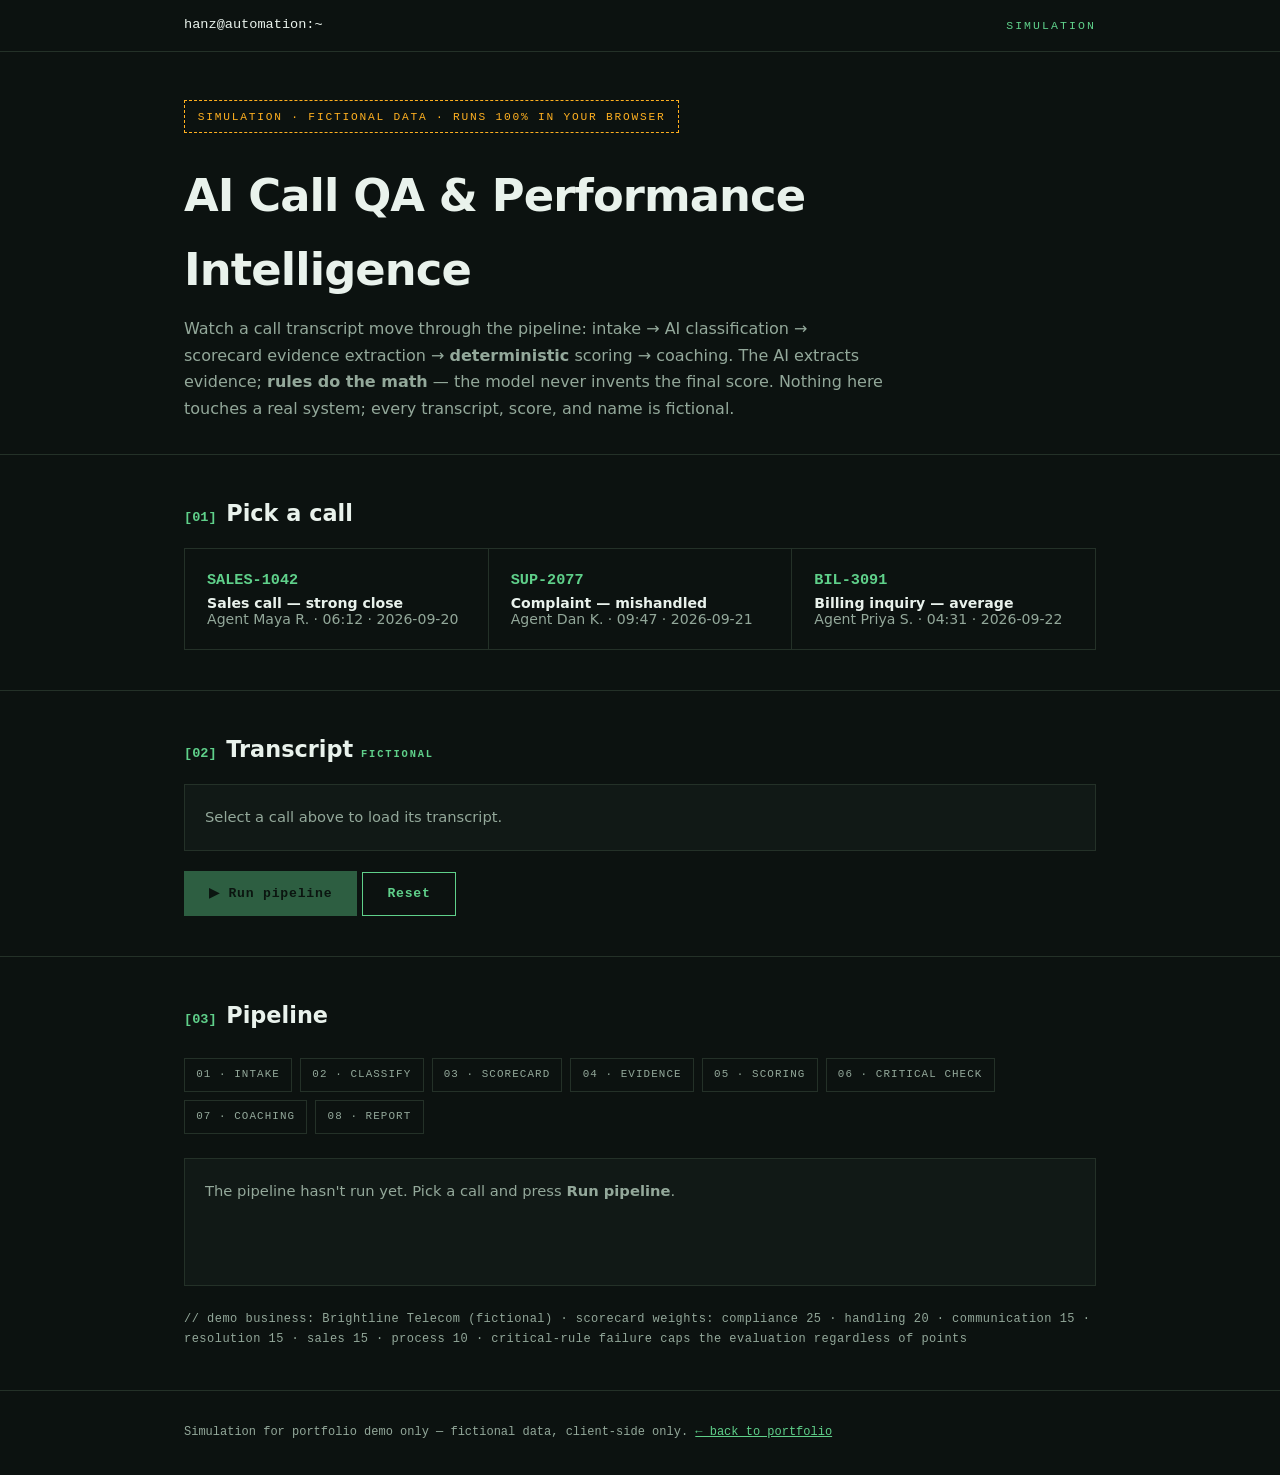
==== call-qa-sim.html @ 264b130a "Add AI Call QA & Performance Intelligence case study (Project 2) New shipped case study in Dark Syst" ====
<!DOCTYPE html>
<html lang="en">
<head>
<meta charset="UTF-8">
<meta name="viewport" content="width=device-width, initial-scale=1.0">
<meta name="description" content="Interactive simulation: AI Call QA & Performance Intelligence. Fictional demo data, runs entirely in your browser.">
<title>Call QA Simulation — Hanz Jay Apoon</title>
<style>
:root{
  --bg:#0c1210; --panel:#111916; --ink:#e9f2ec; --muted:#93a89a;
  --line:#243128; --accent:#5fd08a; --accent-ink:#0a1a10; --ok:#37c978;
  --warn:#ffb020; --bad:#ff5d5d;
  --mono:ui-monospace,'SF Mono',SFMono-Regular,Menlo,Consolas,'Liberation Mono',monospace;
  --disp:system-ui,-apple-system,'Segoe UI',Helvetica,Arial,sans-serif;
}
*{box-sizing:border-box;margin:0;padding:0}
body{background:var(--bg);color:var(--ink);font-family:var(--disp);line-height:1.65;-webkit-font-smoothing:antialiased}
.wrap{max-width:62rem;margin-inline:auto;padding-inline:clamp(1.25rem,4vw,2.5rem)}
a{color:var(--accent)}
.topbar{border-bottom:1px solid var(--line);padding:.9rem 0}
.topbar .wrap{display:flex;justify-content:space-between;align-items:center}
.brand{font-family:var(--mono);font-size:.85rem;color:var(--ink);text-decoration:none}
.tag{font-family:var(--mono);font-size:.72rem;letter-spacing:.18em;text-transform:uppercase;color:var(--accent)}
.hero{padding:3rem 0 2rem;border-bottom:1px solid var(--line)}
.hero h1{font-size:clamp(1.8rem,4.5vw,2.8rem);letter-spacing:-.02em;margin:.6rem 0}
.hero p{color:var(--muted);max-width:44rem}
.sim-badge{display:inline-block;font-family:var(--mono);font-size:.7rem;letter-spacing:.16em;border:1px dashed var(--warn);color:var(--warn);padding:.4rem .8rem;margin-bottom:1rem}
.section{padding:2.5rem 0;border-bottom:1px solid var(--line)}
.section h2{font-size:1.4rem;margin-bottom:1rem}
.section h2 .n{font-family:var(--mono);color:var(--accent);font-size:.85rem;margin-right:.6rem}
.call-grid{display:grid;grid-template-columns:repeat(auto-fit,minmax(15rem,1fr));gap:1px;background:var(--line);border:1px solid var(--line)}
.call-card{background:var(--bg);padding:1.25rem;cursor:pointer;border:2px solid transparent;text-align:left;color:var(--ink);font-family:var(--disp);width:100%}
.call-card:hover{background:var(--panel)}
.call-card.sel{border-color:var(--accent)}
.call-card h3{font-family:var(--mono);font-size:.95rem;color:var(--accent);margin-bottom:.4rem}
.call-card p{font-size:.88rem;color:var(--muted)}
.transcript{background:var(--panel);border:1px solid var(--line);padding:1.25rem;font-size:.92rem;max-height:22rem;overflow:auto}
.transcript .spk{font-family:var(--mono);font-size:.72rem;letter-spacing:.1em;color:var(--accent);margin-top:.9rem}
.transcript .spk:first-child{margin-top:0}
.transcript .spk.cust{color:var(--warn)}
.btn{font-family:var(--mono);font-size:.82rem;letter-spacing:.06em;padding:.85rem 1.5rem;border:1px solid var(--accent);display:inline-block;cursor:pointer;background:var(--accent);color:var(--accent-ink);font-weight:700;text-decoration:none}
.btn:disabled{opacity:.4;cursor:default}
.btn--ghost{background:transparent;color:var(--accent)}
.stages{display:flex;flex-wrap:wrap;gap:.5rem;margin:1.5rem 0}
.stage{font-family:var(--mono);font-size:.68rem;letter-spacing:.1em;border:1px solid var(--line);color:var(--muted);padding:.45rem .7rem}
.stage.on{border-color:var(--accent);color:var(--accent)}
.stage.done{border-color:var(--ok);color:var(--ok)}
.stage.fail{border-color:var(--bad);color:var(--bad)}
.stage-out{background:var(--panel);border:1px solid var(--line);padding:1.25rem;min-height:8rem;font-size:.92rem}
.kv{display:grid;grid-template-columns:11rem 1fr;gap:.3rem .8rem;font-size:.9rem;margin:.6rem 0}
.kv dt{font-family:var(--mono);font-size:.75rem;color:var(--muted);letter-spacing:.06em}
.kv dd{color:var(--ink)}
.rule{border-bottom:1px dashed var(--line);padding:.7rem 0}
.rule:last-child{border-bottom:none}
.rule .rh{display:flex;justify-content:space-between;gap:1rem;font-family:var(--mono);font-size:.78rem}
.badge{font-family:var(--mono);font-size:.68rem;letter-spacing:.1em;padding:.2rem .55rem;border:1px solid}
.b-pass{color:var(--ok);border-color:var(--ok)}
.b-partial{color:var(--warn);border-color:var(--warn)}
.b-fail{color:var(--bad);border-color:var(--bad)}
.ev{border-left:2px solid var(--accent);padding:.4rem .8rem;margin:.5rem 0;color:var(--muted);font-size:.88rem;font-style:italic}
.crit{border:1px solid var(--bad);color:var(--bad);font-family:var(--mono);font-size:.75rem;letter-spacing:.08em;padding:.6rem .9rem;margin:.8rem 0}
.bar-row{display:grid;grid-template-columns:10rem 1fr 3.5rem;gap:.8rem;align-items:center;margin:.55rem 0;font-size:.85rem}
.bar-track{background:var(--line);height:.7rem;position:relative}
.bar-fill{background:var(--accent);height:100%;width:0;transition:width .8s ease}
.bar-fill.low{background:var(--bad)}
.bar-fill.mid{background:var(--warn)}
.verdict{border:1px solid var(--accent);padding:1.5rem;margin-top:1.5rem}
.verdict.bad{border-color:var(--bad)}
.verdict h3{font-size:1.6rem;margin:.4rem 0}
.verdict .score{font-family:var(--mono);font-size:2.6rem;color:var(--accent);font-weight:800}
.verdict.bad .score{color:var(--bad)}
.trello-mock{border:1px solid var(--line);background:var(--bg);padding:1rem;margin-top:1rem;font-size:.88rem}
.trello-mock .th{font-family:var(--mono);font-size:.72rem;letter-spacing:.12em;color:var(--accent);margin-bottom:.4rem}
.note{font-family:var(--mono);font-size:.75rem;color:var(--muted);margin-top:1.5rem;letter-spacing:.04em}
.hidden{display:none}
footer{padding:2rem 0;font-family:var(--mono);font-size:.75rem;color:var(--muted)}
@media (max-width:40rem){.kv{grid-template-columns:1fr}.bar-row{grid-template-columns:7rem 1fr 3rem}}
@media (prefers-reduced-motion:reduce){.bar-fill{transition:none}}
</style>
</head>
<body>
<header class="topbar"><div class="wrap">
  <a class="brand" href="index.html">hanz@automation:~</a>
  <span class="tag">simulation</span>
</div></header>
<main>
  <section class="hero"><div class="wrap">
    <span class="sim-badge">SIMULATION · FICTIONAL DATA · RUNS 100% IN YOUR BROWSER</span>
    <h1>AI Call QA &amp; Performance Intelligence</h1>
    <p>Watch a call transcript move through the pipeline: intake → AI classification → scorecard evidence extraction → <strong>deterministic</strong> scoring → coaching. The AI extracts evidence; <strong>rules do the math</strong> — the model never invents the final score. Nothing here touches a real system; every transcript, score, and name is fictional.</p>
  </div></section>

  <section class="section"><div class="wrap">
    <h2><span class="n">[01]</span>Pick a call</h2>
    <div class="call-grid" id="call-grid" role="listbox" aria-label="Fictional demo calls"></div>
  </div></section>

  <section class="section"><div class="wrap">
    <h2><span class="n">[02]</span>Transcript <span class="tag" style="font-size:.65rem">fictional</span></h2>
    <div class="transcript" id="transcript"><p style="color:var(--muted)">Select a call above to load its transcript.</p></div>
    <p style="margin-top:1.25rem"><button class="btn" id="run-btn" disabled>▶ Run pipeline</button>
    <button class="btn btn--ghost" id="reset-btn" type="button">Reset</button></p>
  </div></section>

  <section class="section"><div class="wrap">
    <h2><span class="n">[03]</span>Pipeline</h2>
    <div class="stages" id="stages"></div>
    <div class="stage-out" id="stage-out"><p style="color:var(--muted)">The pipeline hasn't run yet. Pick a call and press <strong>Run pipeline</strong>.</p></div>
    <div id="verdict-slot"></div>
    <p class="note">// demo business: Brightline Telecom (fictional) · scorecard weights: compliance 25 · handling 20 · communication 15 · resolution 15 · sales 15 · process 10 · critical-rule failure caps the evaluation regardless of points</p>
  </div></section>
</main>
<footer><div class="wrap"><p>Simulation for portfolio demo only — fictional data, client-side only. <a href="index.html">← back to portfolio</a></p></div></footer>

<script>
(function(){
"use strict";
var CAT_W = {compliance:.25, handling:.20, communication:.15, resolution:.15, sales:.15, process:.10};
var CAT_LABEL = {compliance:"Compliance", handling:"Customer Handling", communication:"Communication", resolution:"Resolution", sales:"Sales", process:"Process Adherence"};

var CALLS = [
{
  id:"SALES-1042", label:"Sales call — strong close", agent:"Maya R.", date:"2026-09-20", dur:"06:12",
  transcript:[
    ["AGENT","Thanks for calling Brightline Telecom, this is Maya. May I have your full name and account number to verify?"],
    ["CUSTOMER","It's Jordan Ellis, account 88412. I'm thinking about upgrading my plan, the current one feels slow."],
    ["AGENT","Thanks Jordan, verified. What do you mainly use your connection for — work, streaming, gaming?"],
    ["CUSTOMER","Mostly remote work and video calls, plus the kids stream in the evening."],
    ["AGENT","Then the 500 Mbps tier fits — stable video for work, headroom for the evening. It's $15 more than your current plan and includes the new router free."],
    ["CUSTOMER","Hmm, $15 more… is it really worth it?"],
    ["AGENT","Fair question. On your current 100 Mbps, two video calls plus streaming is exactly where slowdowns start. The 500 tier removes that bottleneck, and the router alone is worth $120."],
    ["CUSTOMER","Okay, let's do it."],
    ["AGENT","Great — I'll process the upgrade now and schedule your router delivery for Thursday. You'll get a confirmation text today."]
  ],
  classification:{type:"sales", intent:"plan_upgrade", outcome:"sale_closed", confidence:0.94},
  rules:[
    {rule:"Required greeting", cat:"compliance", max:10, score:10, result:"pass", conf:0.99, crit:false, ev:"\"Thanks for calling Brightline Telecom, this is Maya.\""},
    {rule:"Customer verification", cat:"compliance", max:10, score:10, result:"pass", conf:0.98, crit:true, ev:"\"May I have your full name and account number to verify?\" — verified before discussing account."},
    {rule:"Discovery questions", cat:"sales", max:10, score:9, result:"pass", conf:0.93, crit:false, ev:"\"What do you mainly use your connection for — work, streaming, gaming?\""},
    {rule:"Value proposition", cat:"sales", max:10, score:9, result:"pass", conf:0.91, crit:false, ev:"Mapped 500 Mbps tier to stated needs; quantified router value ($120)."},
    {rule:"Objection handling", cat:"sales", max:10, score:8, result:"pass", conf:0.88, crit:false, ev:"Addressed price concern with specific bottleneck explanation, not a discount."},
    {rule:"Closing attempt", cat:"sales", max:10, score:10, result:"pass", conf:0.97, crit:false, ev:"\"I'll process the upgrade now and schedule your router delivery for Thursday.\""},
    {rule:"No prohibited statements", cat:"compliance", max:10, score:10, result:"pass", conf:0.99, crit:true, ev:"No guarantees, no false claims detected."},
    {rule:"Follow-up scheduled", cat:"process", max:10, score:9, result:"pass", conf:0.92, crit:false, ev:"Router delivery Thursday + confirmation text promised."}
  ],
  coaching:null
},
{
  id:"SUP-2077", label:"Complaint — mishandled", agent:"Dan K.", date:"2026-09-21", dur:"09:47",
  transcript:[
    ["AGENT","Brightline, Dan speaking."],
    ["CUSTOMER","Hi, I've been charged twice this month and I need it fixed right now, this is ridiculous."],
    ["AGENT","Yeah that's just how the billing cycle works, nothing I can do about it."],
    ["CUSTOMER","Excuse me? I was charged $89 twice. I want a refund for the duplicate."],
    ["AGENT","Look, that's company policy, I can't just hand out refunds."],
    ["CUSTOMER","Then get me your supervisor."],
    ["AGENT","They're all busy. Is there anything else?"]
  ],
  classification:{type:"complaint", intent:"billing_dispute", outcome:"unresolved", confidence:0.91},
  rules:[
    {rule:"Required greeting", cat:"compliance", max:10, score:6, result:"partial", conf:0.9, crit:false, ev:"\"Brightline, Dan speaking.\" — missing full greeting and name offer."},
    {rule:"Customer verification", cat:"compliance", max:10, score:0, result:"fail", conf:0.97, crit:true, ev:"No verification performed before discussing billing."},
    {rule:"Empathy statements", cat:"handling", max:10, score:3, result:"fail", conf:0.9, crit:false, ev:"No acknowledgment of frustration; dismissive tone throughout."},
    {rule:"No prohibited statements", cat:"compliance", max:10, score:0, result:"fail", conf:0.95, crit:true, ev:"\"that's company policy, I can't just hand out refunds\" — absolute refusal language."},
    {rule:"Correct escalation", cat:"resolution", max:10, score:2, result:"fail", conf:0.93, crit:false, ev:"Refused supervisor request: \"They're all busy.\""},
    {rule:"Communication clarity", cat:"communication", max:10, score:6, result:"partial", conf:0.85, crit:false, ev:"Short, clipped responses; no explanation of billing cycle."},
    {rule:"Resolution offered", cat:"resolution", max:10, score:0, result:"fail", conf:0.96, crit:false, ev:"No refund, credit, or investigation offered."},
    {rule:"Follow-up scheduled", cat:"process", max:10, score:0, result:"fail", conf:0.98, crit:false, ev:"Call ended with no next step."}
  ],
  coaching:{issue:"Skipped verification; used absolute refusal language; denied escalation.", recommendation:"1:1 coaching on verification-first flow and de-escalation phrasing. Shadow Maya R.'s next 3 complaint calls.", priority:"HIGH"}
},
{
  id:"BIL-3091", label:"Billing inquiry — average", agent:"Priya S.", date:"2026-09-22", dur:"04:31",
  transcript:[
    ["AGENT","Thanks for calling Brightline Telecom, this is Priya. Could I verify your name and account number?"],
    ["CUSTOMER","Sam Ortiz, 77120. My bill went up $12 and I don't know why."],
    ["AGENT","Thanks Sam, verified. I see the $12 — your promo discount expired this cycle. Your base plan is unchanged."],
    ["CUSTOMER","Ah, okay. Can I get the promo back?"],
    ["AGENT","I can't reapply that exact promo, but there's a loyalty rate $6 less than what you're paying now. Want me to switch you?"],
    ["CUSTOMER","Sure, that works."],
    ["AGENT","Done — takes effect next cycle. Anything else I can help with?"]
  ],
  classification:{type:"billing", intent:"invoice_question", outcome:"resolved", confidence:0.88},
  rules:[
    {rule:"Required greeting", cat:"compliance", max:10, score:10, result:"pass", conf:0.98, crit:false, ev:"Full greeting with name."},
    {rule:"Customer verification", cat:"compliance", max:10, score:10, result:"pass", conf:0.97, crit:true, ev:"Verified before discussing billing."},
    {rule:"Discovery questions", cat:"sales", max:10, score:5, result:"partial", conf:0.8, crit:false, ev:"No needs discovery — missed upsell context."},
    {rule:"Value proposition", cat:"sales", max:10, score:6, result:"partial", conf:0.78, crit:false, ev:"Loyalty rate offered reactively, not positioned."},
    {rule:"Empathy statements", cat:"handling", max:10, score:8, result:"pass", conf:0.86, crit:false, ev:"Calm, clear explanation of the $12 change."},
    {rule:"No prohibited statements", cat:"compliance", max:10, score:10, result:"pass", conf:0.99, crit:true, ev:"None detected."},
    {rule:"Resolution offered", cat:"resolution", max:10, score:9, result:"pass", conf:0.9, crit:false, ev:"Loyalty rate applied, effective next cycle."},
    {rule:"Follow-up scheduled", cat:"process", max:10, score:5, result:"partial", conf:0.82, crit:false, ev:"No confirmation channel offered."}
  ],
  coaching:{issue:"No discovery questions — reactive instead of consultative on billing calls.", recommendation:"Add one discovery question to the billing flow; review Maya R.'s discovery pattern.", priority:"LOW"}
}];

var STAGES = ["INTAKE","CLASSIFY","SCORECARD","EVIDENCE","SCORING","CRITICAL CHECK","COACHING","REPORT"];
var sleep = function(ms){ return new Promise(function(r){ setTimeout(r, ms); }); };
var $ = function(id){ return document.getElementById(id); };
var reduced = window.matchMedia && window.matchMedia("(prefers-reduced-motion: reduce)").matches;
var wait = function(ms){ return sleep(reduced ? 60 : ms); };

var current = null;

function renderPicker(){
  var grid = $("call-grid"); grid.innerHTML = "";
  CALLS.forEach(function(c, i){
    var b = document.createElement("button");
    b.className = "call-card"; b.setAttribute("role","option");
    b.innerHTML = "<h3>"+c.id+"</h3><p><strong style='color:var(--ink)'>"+c.label+"</strong><br>Agent "+c.agent+" · "+c.dur+" · "+c.date+"</p>";
    b.addEventListener("click", function(){ selectCall(i); });
    grid.appendChild(b);
  });
}
function selectCall(i){
  current = CALLS[i];
  var cards = document.querySelectorAll(".call-card");
  cards.forEach(function(el, j){ el.classList.toggle("sel", j===i); });
  var t = $("transcript"); t.innerHTML = "";
  current.transcript.forEach(function(line){
    var d = document.createElement("div");
    d.innerHTML = "<div class='spk"+(line[0]==="CUSTOMER"?" cust":"")+"'>"+line[0]+"</div><div>"+line[1]+"</div>";
    t.appendChild(d);
  });
  $("run-btn").disabled = false;
  $("stage-out").innerHTML = "<p style='color:var(--muted)'>Transcript loaded. Press <strong>Run pipeline</strong>.</p>";
  $("verdict-slot").innerHTML = "";
  paintStages(-1);
}
function paintStages(activeIdx, failed){
  var box = $("stages"); box.innerHTML = "";
  STAGES.forEach(function(s, i){
    var d = document.createElement("span");
    d.className = "stage" + (i < activeIdx ? " done" : "") + (i === activeIdx ? (failed ? " fail" : " on") : "");
    d.textContent = "0"+(i+1)+" · "+s;
    box.appendChild(d);
  });
}
function badge(r){
  var cls = r==="pass" ? "b-pass" : (r==="partial" ? "b-partial" : "b-fail");
  return "<span class='badge "+cls+"'>"+r.toUpperCase()+"</span>";
}
function kv(rows){
  return "<dl class='kv'>" + rows.map(function(r){ return "<dt>"+r[0]+"</dt><dd>"+r[1]+"</dd>"; }).join("") + "</dl>";
}
function catScores(call){
  var acc = {};
  call.rules.forEach(function(r){
    (acc[r.cat] = acc[r.cat] || {got:0, max:0}).got += r.score;
    acc[r.cat].max += r.max;
  });
  var out = {}, total = 0;
  Object.keys(CAT_W).forEach(function(c){
    var a = acc[c] || {got:0, max:0};
    var pct = a.max ? (a.got / a.max) * 100 : 0;
    out[c] = pct; total += pct * CAT_W[c];
  });
  return {cats: out, overall: total};
}
function critFailed(call){
  return call.rules.filter(function(r){ return r.crit && r.result === "fail"; });
}

async function run(){
  if(!current) return;
  var btn = $("run-btn"); btn.disabled = true;
  $("verdict-slot").innerHTML = "";
  var out = $("stage-out"), c = current;

  // 01 INTAKE
  paintStages(0); out.innerHTML = "<p class='tag'>wf01 · call intake</p>" + kv([
    ["call_id", c.id+"-uuid"], ["agent", c.agent+" (resolved to agent_id)"],
    ["validate", "required fields ✓ · uuid ✓"], ["dedupe", "call_id not seen → insert"],
    ["→ supabase", "calls row created"]
  ]);
  await wait(900);

  // 02 CLASSIFY
  paintStages(1);
  out.innerHTML = "<p class='tag'>wf02 · ai classification (gemini)</p>" + kv([
    ["call_type", c.classification.type], ["intent", c.classification.intent],
    ["outcome", c.classification.outcome],
    ["confidence", "<strong>"+Math.round(c.classification.confidence*100)+"%</strong>"]
  ]) + "<p class='note'>// model classifies only — routing and storage are deterministic</p>";
  await wait(1100);

  // 03 SCORECARD
  paintStages(2);
  out.innerHTML = "<p class='tag'>wf03 · scorecard selection</p>" + kv([
    ["scorecard", c.classification.type+"_v4 (active)"],
    ["rules loaded", c.rules.length+" rules · weights sum 100%"],
    ["weights", "compliance 25 · handling 20 · communication 15 · resolution 15 · sales 15 · process 10"]
  ]);
  await wait(900);

  // 04 EVIDENCE
  paintStages(3);
  var html = "<p class='tag'>wf03 · ai evidence extraction — one quote per rule</p>";
  c.rules.forEach(function(r){
    html += "<div class='rule'><div class='rh'><span>"+r.rule+(r.crit?" ⚠ critical":"")+"</span>"+badge(r.result)+"</div>"
      + "<div class='ev'>"+r.ev+"</div>"
      + "<div style='font-family:var(--mono);font-size:.72rem;color:var(--muted)'>score "+r.score+"/"+r.max+" · confidence "+Math.round(r.conf*100)+"%</div></div>";
  });
  out.innerHTML = html;
  await wait(1600);

  // 05 SCORING
  paintStages(4);
  var sc = catScores(c);
  html = "<p class='tag'>wf04 · deterministic scoring — rules do the math</p>";
  Object.keys(CAT_W).forEach(function(k){
    var pct = sc.cats[k];
    var cls = pct >= 80 ? "" : (pct >= 50 ? "mid" : "low");
    html += "<div class='bar-row'><span>"+CAT_LABEL[k]+"</span><div class='bar-track'><div class='bar-fill "+cls+"' data-w='"+pct.toFixed(0)+"'></div></div><span class='mono'>"+pct.toFixed(0)+"%</span></div>";
  });
  html += "<p class='note'>// overall = Σ(category × weight) — computed in code, never by the model</p>";
  out.innerHTML = html;
  await wait(150);
  document.querySelectorAll(".bar-fill").forEach(function(b){ b.style.width = b.getAttribute("data-w")+"%"; });
  await wait(1200);

  // 06 CRITICAL CHECK
  var crit = critFailed(c);
  paintStages(5, crit.length > 0);
  if(crit.length){
    out.innerHTML = "<p class='tag'>wf04 · critical-failure check</p><div class='crit'>⛔ CRITICAL FAILURE — "+crit.map(function(r){return r.rule;}).join(" · ")+"</div><p>Score capped. Evaluation flagged for human review regardless of points earned.</p>";
  } else {
    out.innerHTML = "<p class='tag'>wf04 · critical-failure check</p><p style='color:var(--ok);font-family:var(--mono)'>✓ CLEAR — no critical rules failed.</p>";
  }
  await wait(1100);

  // 07 COACHING
  paintStages(6);
  if(c.coaching){
    out.innerHTML = "<p class='tag'>wf07 · coaching</p>" + kv([
      ["issue", c.coaching.issue],
      ["recommendation", c.coaching.recommendation],
      ["priority", "<strong>"+c.coaching.priority+"</strong>"]
    ]) + "<div class='trello-mock'><div class='th'>TRELLO · coaching board (mock)</div><strong>Coaching: "+c.agent+" — "+c.id+"</strong><br><span style='color:var(--muted)'>"+c.coaching.recommendation+"</span></div>";
  } else {
    out.innerHTML = "<p class='tag'>wf07 · coaching</p><p style='color:var(--muted)'>No repeated weakness detected — no coaching action created. (This is the system working: not every call needs a task.)</p>";
  }
  await wait(1100);

  // 08 REPORT
  paintStages(7);
  var overall = crit.length ? Math.min(sc.overall, 39) : sc.overall;
  out.innerHTML = "<p class='tag'>wf08 · reporting</p>" + kv([
    ["→ supabase", "evaluation + "+c.rules.length+" items stored"],
    ["→ sheets", "period aggregates updated"],
    ["→ docs", "management summary regenerated"],
    ["→ gmail", "supervisor digest queued"]
  ]);
  await wait(800);

  // VERDICT
  paintStages(8);
  var v = document.createElement("div");
  v.className = "verdict" + (crit.length ? " bad" : "");
  v.innerHTML = "<p class='tag'>evaluation complete · human review "+(crit.length || overall < 60 ? "REQUIRED" : "optional")+"</p>"
    + "<div class='score'>" + overall.toFixed(0) + "<span style='font-size:1.2rem'>/100</span></div>"
    + "<h3>"+c.id+" — "+c.label+"</h3>"
    + "<p style='color:var(--muted)'>"+c.rules.filter(function(r){return r.result==="pass";}).length+"/"+c.rules.length+" rules passed"
    + (crit.length ? " · <strong style='color:var(--bad)'>critical failure: "+crit.map(function(r){return r.rule;}).join(", ")+"</strong>" : "")
    + " · confidence "+Math.round(c.classification.confidence*100)+"%</p>"
    + "<p class='note'>// fictional evaluation — the real pipeline stores evidence per rule in Supabase and routes low-confidence or critical cases to a human</p>";
  $("verdict-slot").appendChild(v);
  btn.disabled = false;
}

$("run-btn").addEventListener("click", run);
$("reset-btn").addEventListener("click", function(){
  $("verdict-slot").innerHTML = "";
  $("stage-out").innerHTML = "<p style='color:var(--muted)'>Pipeline reset. Press <strong>Run pipeline</strong>.</p>";
  paintStages(-1);
});
renderPicker();
paintStages(-1);
})();
</script>
</body>
</html>
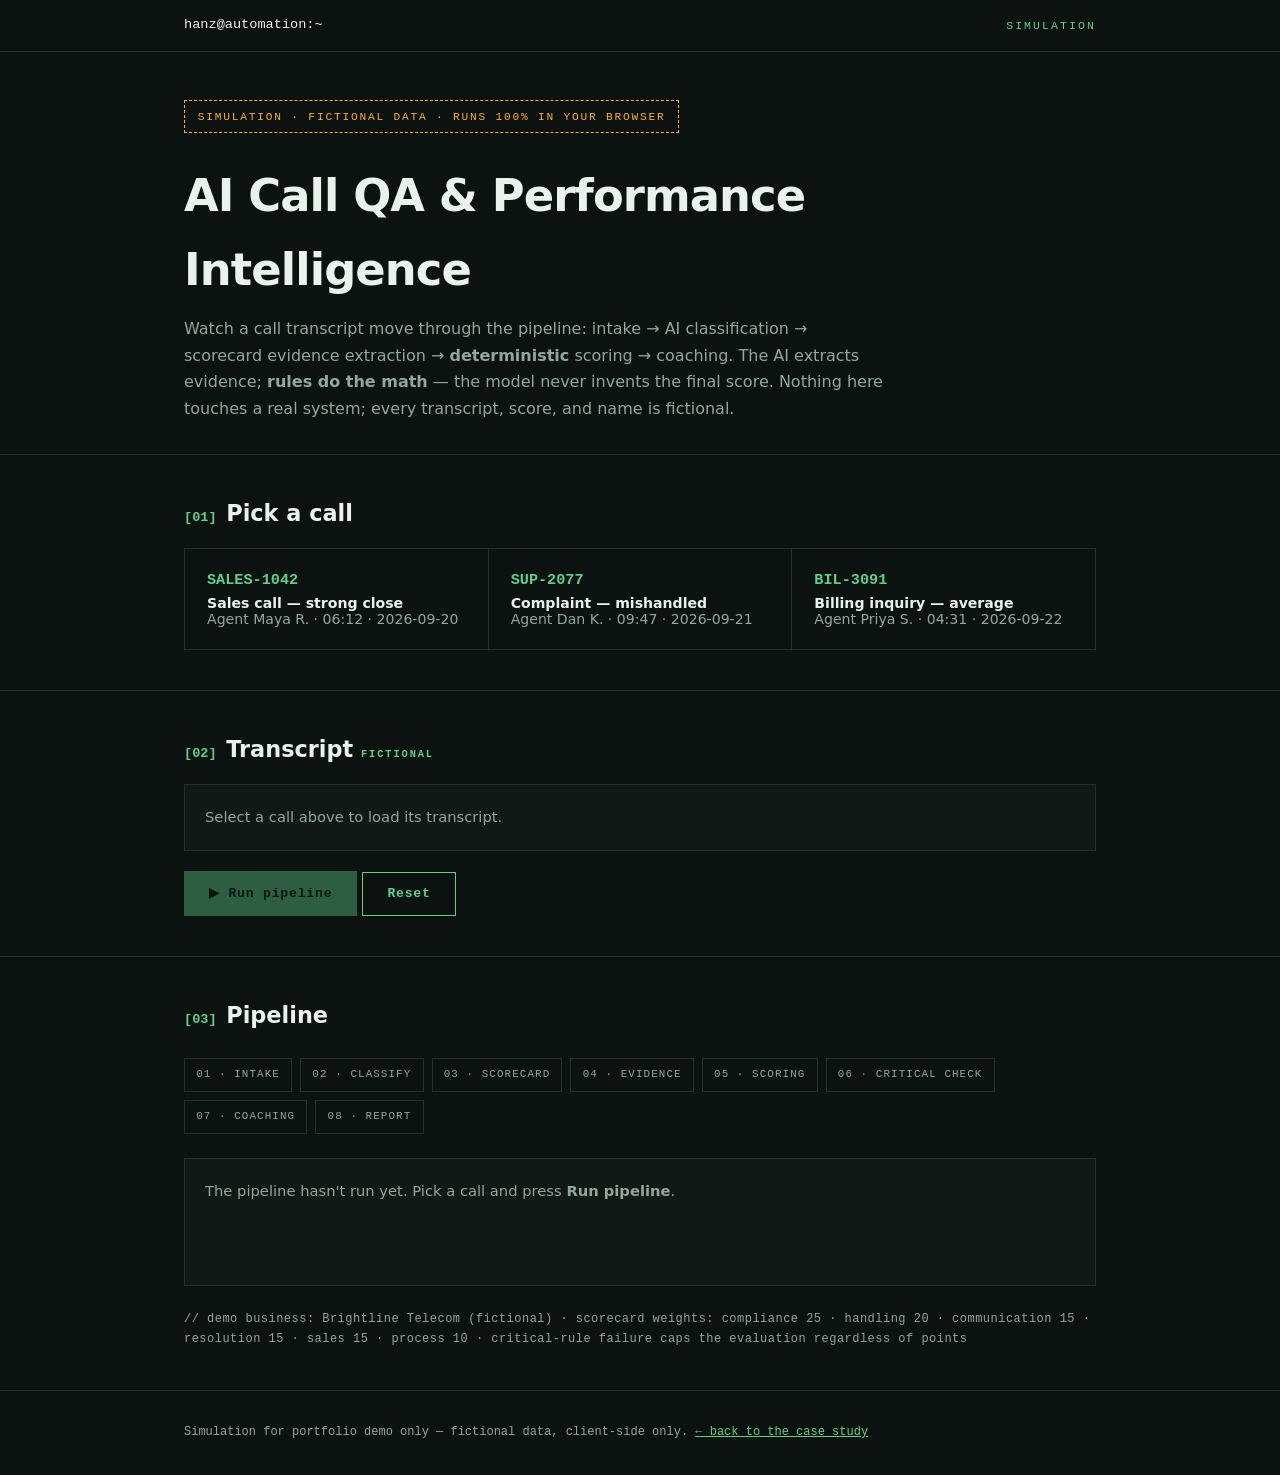
==== commit 97af83e0: "Restructure: case studies get their own pages (coa/call-qa/leadscore), index featured builds become " ====
--- a/call-qa-sim.html
+++ b/call-qa-sim.html
@@ -110,7 +110,7 @@
     <p class="note">// demo business: Brightline Telecom (fictional) · scorecard weights: compliance 25 · handling 20 · communication 15 · resolution 15 · sales 15 · process 10 · critical-rule failure caps the evaluation regardless of points</p>
   </div></section>
 </main>
-<footer><div class="wrap"><p>Simulation for portfolio demo only — fictional data, client-side only. <a href="index.html">← back to portfolio</a></p></div></footer>
+<footer><div class="wrap"><p>Simulation for portfolio demo only — fictional data, client-side only. <a href="call-qa.html">← back to the case study</a></p></div></footer>
 
 <script>
 (function(){
